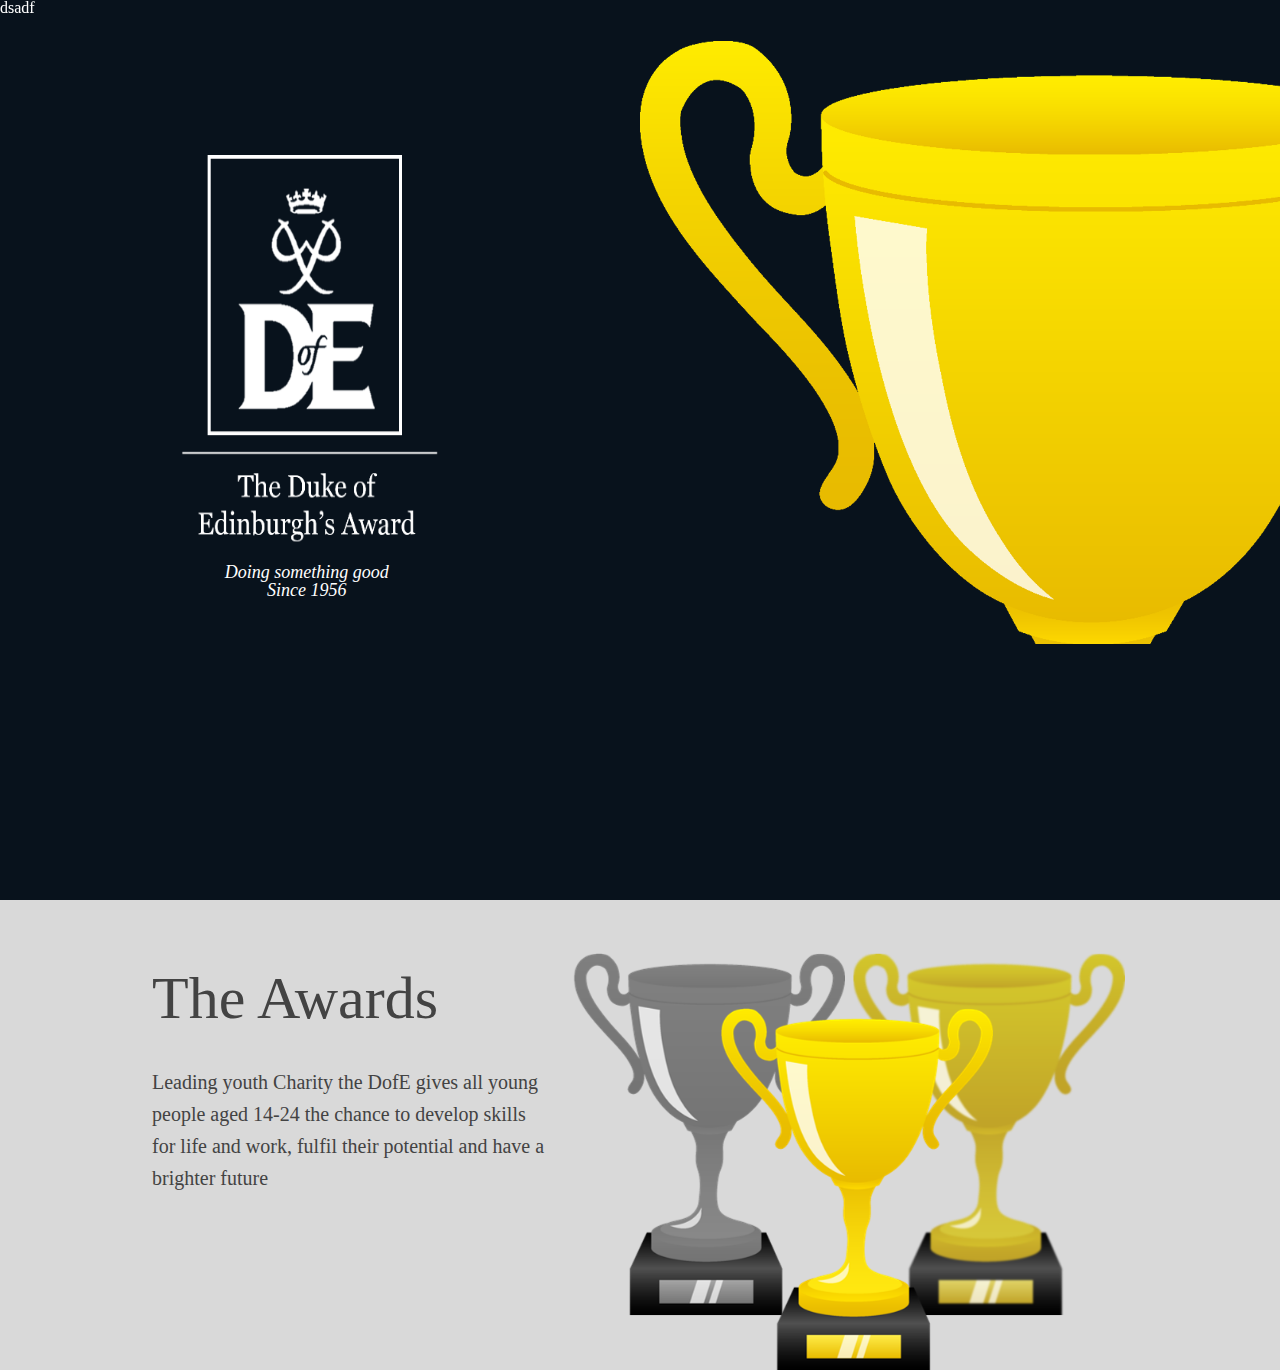
==== index.html @ 16126007 "Edit: navbar" ====
<html>
    <head>
        <meta http-equiv="Content-Type" content="text/html; charset=utf-8" />
        <title>Duke of Edinburgh</title>
        <link rel="stylesheet" href="/stylesheets/style.css">
        <link rel="stylesheet" href="/stylesheets/index.css">
        <!-- from laurenz -->          
        <link rel="stylesheet" href="css/text-styles.css">	
        <link rel="stylesheet" href="css/foundation-icons.css">
        <link rel="stylesheet" type="text/css" href="css/interacts.css">

        <link rel="stylesheet" href="css/animate.min.css">
        <link rel="stylesheet" href="css/animate.css">
        <link rel="stylesheet" href="css/foundation.css"/>        
        <link rel="stylesheet" href="css/normalize.css">
        <link rel="stylesheet" href="css/alpha.css">
        <link rel="stylesheet" href="css/text-styles.css">
        <script src="/js/vendor/modernizr.js"></script>
    </head>
    
    <body>        
        <div class="navbar-main" style="
            position:fixed; background: #08121c; color: white;">
            <div class="row">
                dsadf
            </div>
        </div>
        <div id="landing">   
            <div id="hide-sub" class="row">
                <div class="large-12 columns wow fadeInUp">
                    <div id="trophy-sub">
                        <img src="assets/img/trophy-sub.png">                        
                    </div>
                </div>
            </div>
            <div class="row">                
                <div class="large-4 columns">                                            
                    <img class="logo wow fadeInRight" src="assets/img/dofe-logo.png">
                    <br>
                    <center>
                        <h5 style="color: white; font-family: serif; font-style: italic; line-height: 18px;">
                            Doing something good<br>
                            Since 1956
                        </h5>                        
                    </center>
                    
                                     
                </div>                
            </div>  
            <div id="hide">
                <img id="trophy" class="wow fadeInLeft" src="assets/img/trophy-side.png">                
            </div>
        </div>
        
        <div id="award">            
            <div class="row" style="padding-top: 50px;">
                <div class="large-5 columns" >
                    <p style="font-size: 60px;">
                        The Awards
                    </p>                        
                    <p style="font-family: serif;">
                        Leading youth Charity the DofE gives all young people aged 14-24
                        the chance to develop skills for life and work, fulfil their potential and have a brighter future
                    </p>
                </div>
                <div class="large-7 columns">
                    <div id="trophy-full">
                        <img src="assets/img/trophy-triple.png">
                    </div>                    
                </div>
                
            </div>  
            
        </div>
        
        <!-- do not go beyond this line -->
        <script src="js/vendor/jquery.js"></script>
	    <script src="js/foundation.min.js"></script>
        
        <script src="js/wow.min.js"></script>
        
        
	    <script>
	      $(document).foundation();
	    </script>
        <script>
         new WOW().init();
        </script>
    </body>
</html>
---- css/text-styles.css ----
h1{    
    font-family: Rockwell;
}

p{
    font-family: Segoe UI Light;
    font-size: 20px;
}
.blur {
   
   text-shadow: 0 0 5px rgba(0,0,0,0.5);    
}


.light-text {
    color: rgb(217, 217, 217);
}

.font-40 {
    font-size: 40px;
}

.font-50 {
    font-size: 50px;
}

.font-60 {
    font-size: 60px;
}

.font-70 {
    font-size: 70px;
}

.font-80 {
    font-size: 80px;
}


.no-top {

    margin-top: 0px;
    padding-top: 0px;
}

#spoil {
    text-shadow: 0 0 20px #fff;
    color: rgba(255,255,255,0);
    transition: text-shadow 0.3s;
}

#spoil:hover {
    text-shadow: 0 0 0px #fff; color: rgba(255,255,255,0);
}

#spoil:focus {
    text-shadow: 0 0 0px #fff; color: rgba(255,255,255,0);
}


.tribe-titles {
    color: white;
    font-size: 30px;
    text-align: center;
}

.tribe-desc {
    color: white;
    text-align: center;
    font-family: Segoe UI;
    font-size: 18px;
}

#apps-name {
    font-size: 80px;
}
---- css/alpha.css ----
body{ 
    background: rgb(217,217,217); 
    color: rgb(67,67,67);  
    font-family: Rockwell;
}

h1{
    font-family: serif;
}
.nameplate {    
    color: rgb(67,67,67);
    font-family: Rockwell;
    font-size: 20px;
    padding-top: 40px;
}

#20 {
    height: 200px;
}

#number {   
    height: 410px;
    transition: height 0.5s;
}

#nametol {
}



#education {
    background: rgb(67,67,67);
    color: rgb(217, 217, 217);
    height: 100%;
    width: 100%;
    margin-top: 20%;
    padding-bottom: 10%;
    padding-top: 50px;
}

#whodat {
    font-size: 90px;
    margin-bottom: 100px;
    transition: font-size 0.5s;
}


#laurenzbanner {
    padding: 0px;
    height: 100%;
}

.no-bottom {
    padding-bottom: 0px;
    margin-bottom: 0px;
}

#laurenzimg {
    height: 100%;
    width: 100%;
    transition: height 1s, width 1s;
}

@media (min-width: 200px) and (max-width: 1000px)
{
    #number
	{
		height: 300px;        
	}
	#whodat
	{
		font-size: 50px;
	}
    
    #laurenzimg {
        height: 80%;
        width: 80%;
        padding-left: 20%;
    }
}


@media (min-width: 1000px) and max-width: 1366px)
{
    #number
    {
        height: 400px;
    }
}
#tribes {
    background: rgb(28, 119, 119);
    height: 100%;
    padding-top: 50px;
    padding-bottom: 50px;
}

#tribe {
    color: white;
    font-size: 90px;
    margin-bottom: 100px;
    transition: font-size 0.5s;
}

#fakeNavBar {
    width: 100%;
    height: 40px;
    background: rgb(67,67,67);
    color: white;
    padding-top: 10px;
    margin-bottom: 0px;
}

#apps {
    background: rgb(237, 109, 109);
    color: white;
    height: 100%;
    padding-top: 50px;
    width: 100%;
    
    
}

#apps-title {
    font-size: 90px;
    padding-bottom: 50px;
}

#circa-screens {
    height: 80%;
    width: 80%;    
}

#apps-desc {
    font-size: 20px;
}

#metrolasalle-screens {
    height: 50%;
    width: 50%;
}

#apps-mobile {
    background: rgb(237, 109, 109);
    color: white;
    height: 100%;
    padding-top: 50px;
    padding-bottom: 100px;
    width: 100%;
    
}

#apps-web {
    background: rgb(109, 168, 237);
    color: white;
    height: 100%;
    padding-top: 50px;
    padding-bottom: 100px;
    width: 100%;
    
}

#train-screens {
    height: 100%;
    width: 100%;
}

#posters {
    background: rgb(255, 186, 0);
    width: 100%;
    padding-top: 50px;
    padding-bottom: 100px;
}

#posters-name {
    font-size: 70px;
    line-height: 50px;
}

#competitions {
    height: 100%;
    width: 100%;
    padding-top: 50px;
    padding-bottom: 100px;
    
}

#landing {
    width: 100%;
    height: 100%;
    background: #08121c;
}

.logo {
    margin-top: 50%;
    height: 45%;    
}

#imaginary-nav {
    color: white;
    font-family: serif;
    padding-top: top: 15%;    
    
}

#backround {
    position: absolute;
    left: 0;
    top: 0;
    width: 100%;
    
    image-resolution: snap;
    -webkit-filter: blur(5.8px);
    -moz-filter: blur(5px);
    -o-filter: blur(5px);
    -ms-filter: blur(5px);
}





#logo {
    background-image: url(/assets/img/dofe-logo.png);
    height: 100%;
    
    background-repeat: no-repeat;
    
}

#trophy-sub {
    margin-top: 5%;
    height: 30%;
}

#trophy {
    position: absolute;
    right: 0px;
    top: 3%;
    width: 50%;
    visibility: visible;
}

.visibility{
    visibility: visible;
    border
}

@media (min-width: 1150px)
{
    #hide-sub{
        visibility: collapse;
        display: none;
    }
    
    #trophy-sub{
        visibility: hidden;
    }
    
    .visibility{
        visibility: hidden;
    }
}

@media (max-width: 1150px)
{
    
    #hide{
        
        visibility: hidden;
        height: 0%;
        width: 0%;
    }
    
    #trophy{
        visibility: collapse;
        display: none;
    }
        
    .trophy{
        position: absolute;
        right: 0px;
        top: 5%;
        height: 120%;    
        visibility: visible;
    }
    
    .logo{
        visibility: collapse;
        display: none;
}
    
#award {    
    background: rgb(27,27,27);
    color: white;
    height: 100%;
    width: 100%;        
}

#trophy-full {
    margin-top: 20px;    
}

#navbar-main {
    color: white;
}

.navbar-main {
    position: fixed;
    height: 70px;
    width: 100%;
    left: 0px;
    top: 0px;
    background: #08121c;
    color: white;
}
---- css/text-styles.css ----
h1{    
    font-family: Rockwell;
}

p{
    font-family: Segoe UI Light;
    font-size: 20px;
}
.blur {
   
   text-shadow: 0 0 5px rgba(0,0,0,0.5);    
}


.light-text {
    color: rgb(217, 217, 217);
}

.font-40 {
    font-size: 40px;
}

.font-50 {
    font-size: 50px;
}

.font-60 {
    font-size: 60px;
}

.font-70 {
    font-size: 70px;
}

.font-80 {
    font-size: 80px;
}


.no-top {

    margin-top: 0px;
    padding-top: 0px;
}

#spoil {
    text-shadow: 0 0 20px #fff;
    color: rgba(255,255,255,0);
    transition: text-shadow 0.3s;
}

#spoil:hover {
    text-shadow: 0 0 0px #fff; color: rgba(255,255,255,0);
}

#spoil:focus {
    text-shadow: 0 0 0px #fff; color: rgba(255,255,255,0);
}


.tribe-titles {
    color: white;
    font-size: 30px;
    text-align: center;
}

.tribe-desc {
    color: white;
    text-align: center;
    font-family: Segoe UI;
    font-size: 18px;
}

#apps-name {
    font-size: 80px;
}
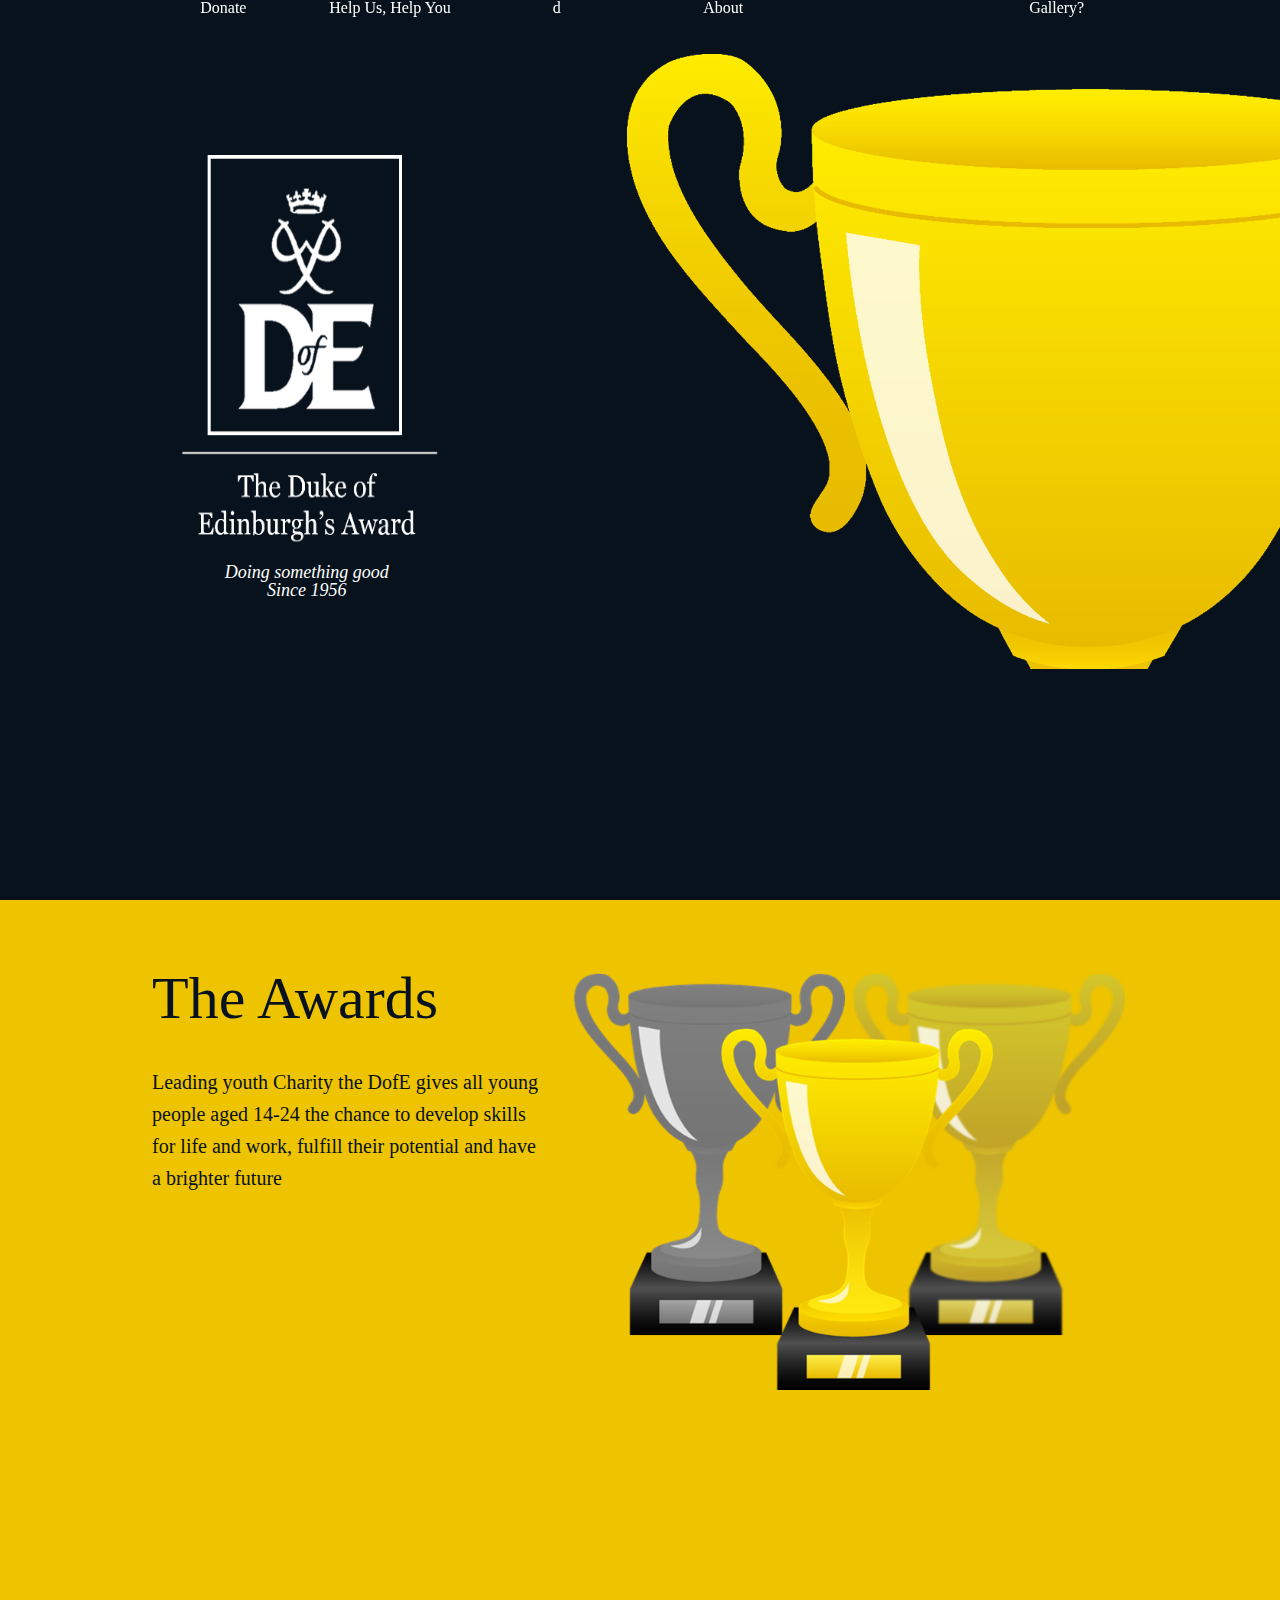
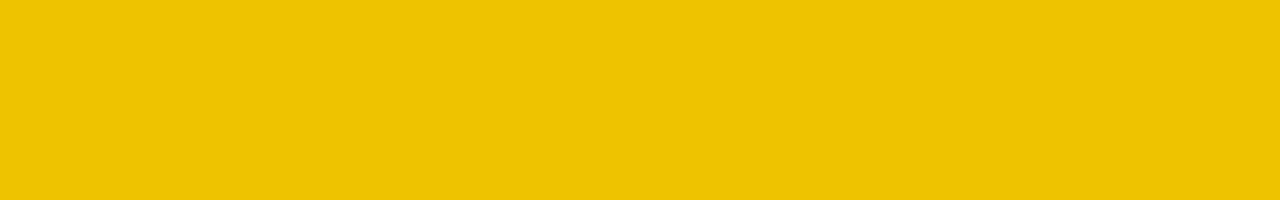
==== commit a789b059: "Add: Assets Images" ====
--- a/index.html
+++ b/index.html
@@ -19,10 +19,25 @@
     </head>
     
     <body>        
-        <div class="navbar-main" style="
-            position:fixed; background: #08121c; color: white;">
-            <div class="row">
-                dsadf
+        <div class="fixed">
+            <div class="row white">
+                <center>
+                    <div class="large-2 columns" style="color:white;">
+                        Donate
+                    </div>
+                    <div class="large-2 columns" style="color:white;">
+                        Help Us, Help You
+                    </div>
+                    <div class="large-2 columns" style="color:white;">
+                        d
+                    </div>
+                    <div class="large-2 columns" style="color:white;">
+                        About
+                    </div>
+                    <div class="large-2 columns" style="color:white;">
+                        Gallery?
+                    </div>
+                </center>
             </div>
         </div>
         <div id="landing">   
@@ -53,17 +68,17 @@
         </div>
         
         <div id="award">            
-            <div class="row" style="padding-top: 50px;">
-                <div class="large-5 columns" >
+            <div class="row" style="padding-top: 50px; color: #08121c">
+                <div class="large-5 columns wow fadeInLeft" >
                     <p style="font-size: 60px;">
                         The Awards
                     </p>                        
-                    <p style="font-family: serif;">
+                    <p >
                         Leading youth Charity the DofE gives all young people aged 14-24
-                        the chance to develop skills for life and work, fulfil their potential and have a brighter future
+                        the chance to develop skills for life and work, fulfill their potential and have a brighter future
                     </p>
                 </div>
-                <div class="large-7 columns">
+                <div class="large-7 columns wow fadeInRight">
                     <div id="trophy-full">
                         <img src="assets/img/trophy-triple.png">
                     </div>                    
--- a/css/alpha.css
+++ b/css/alpha.css
@@ -237,7 +237,7 @@
     position: absolute;
     right: 0px;
     top: 3%;
-    width: 50%;
+    width: 51%;
     visibility: visible;
 }
 
@@ -288,10 +288,12 @@
     .logo{
         visibility: collapse;
         display: none;
+    }
+        
 }
     
 #award {    
-    background: rgb(27,27,27);
+    background: rgb(238, 195, 0);
     color: white;
     height: 100%;
     width: 100%;        
@@ -316,3 +318,7 @@
 }
 
 
+
+.white {
+    color: white;
+}
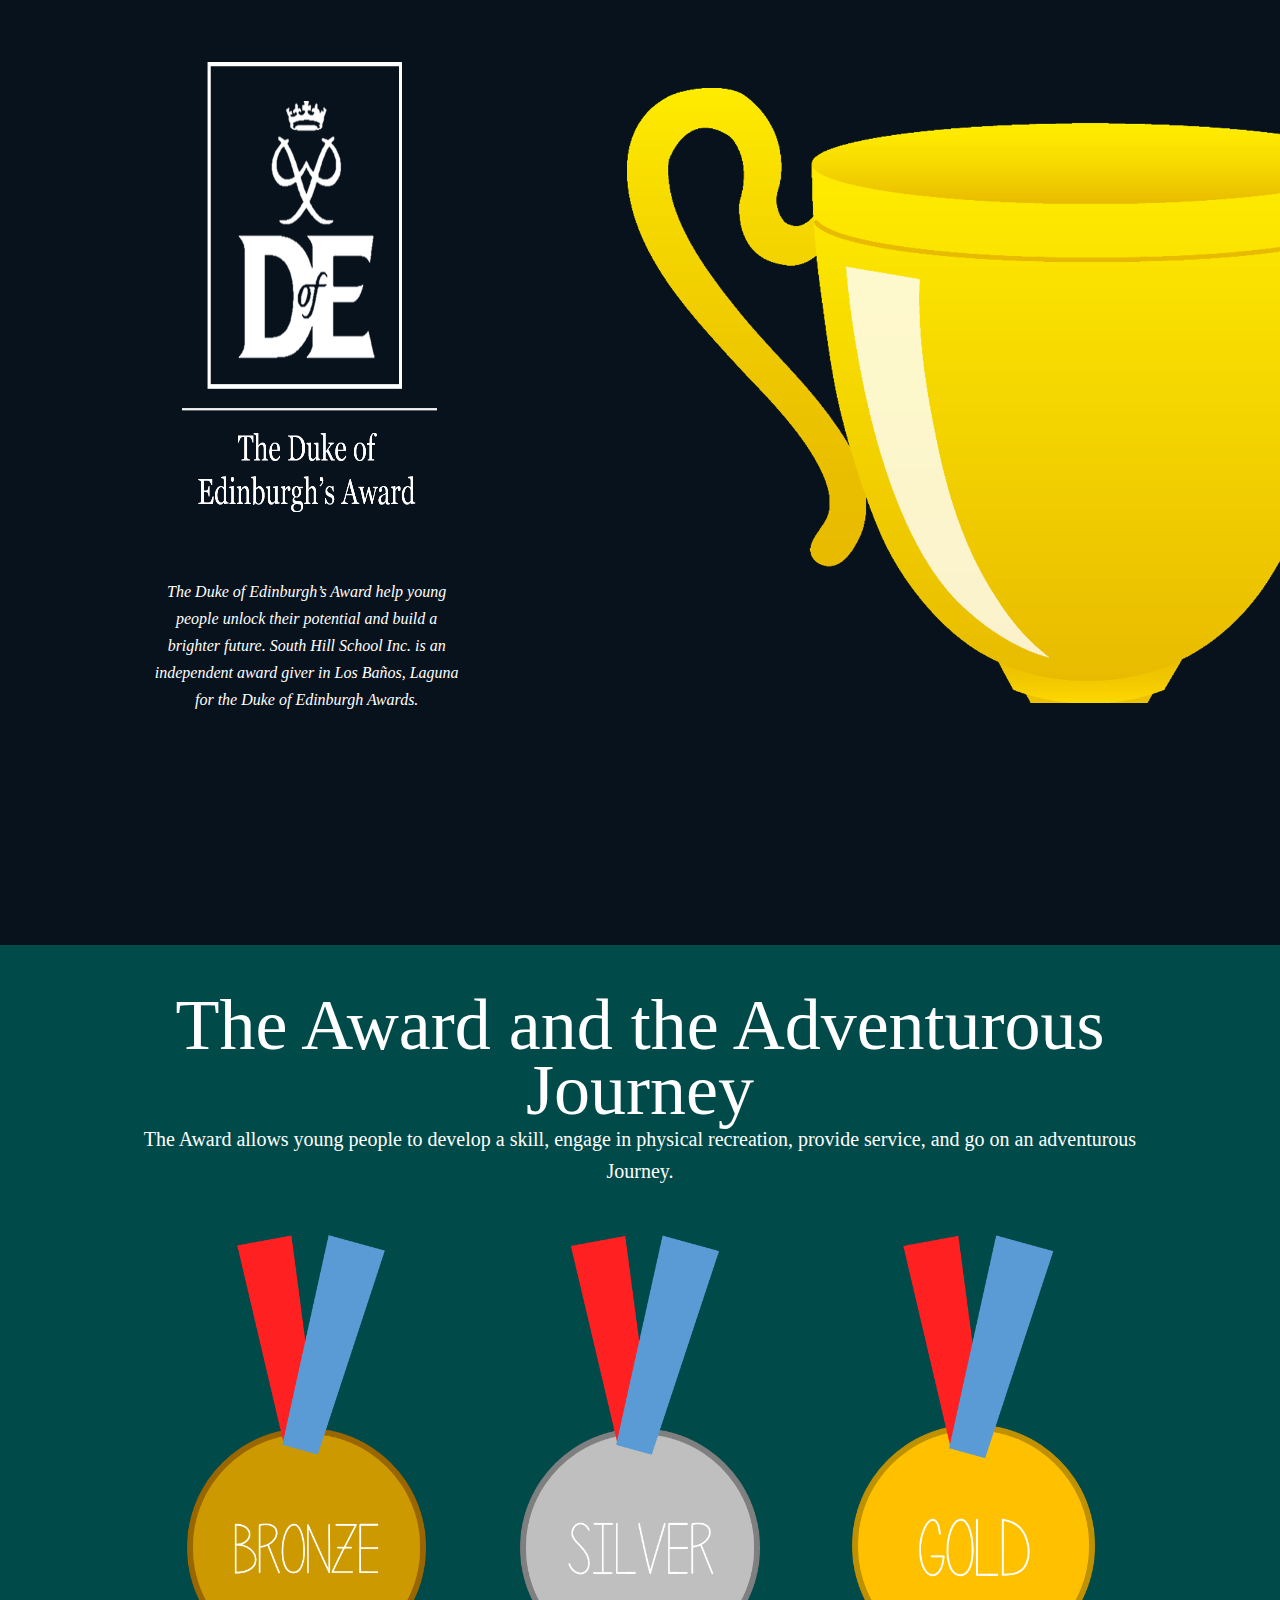
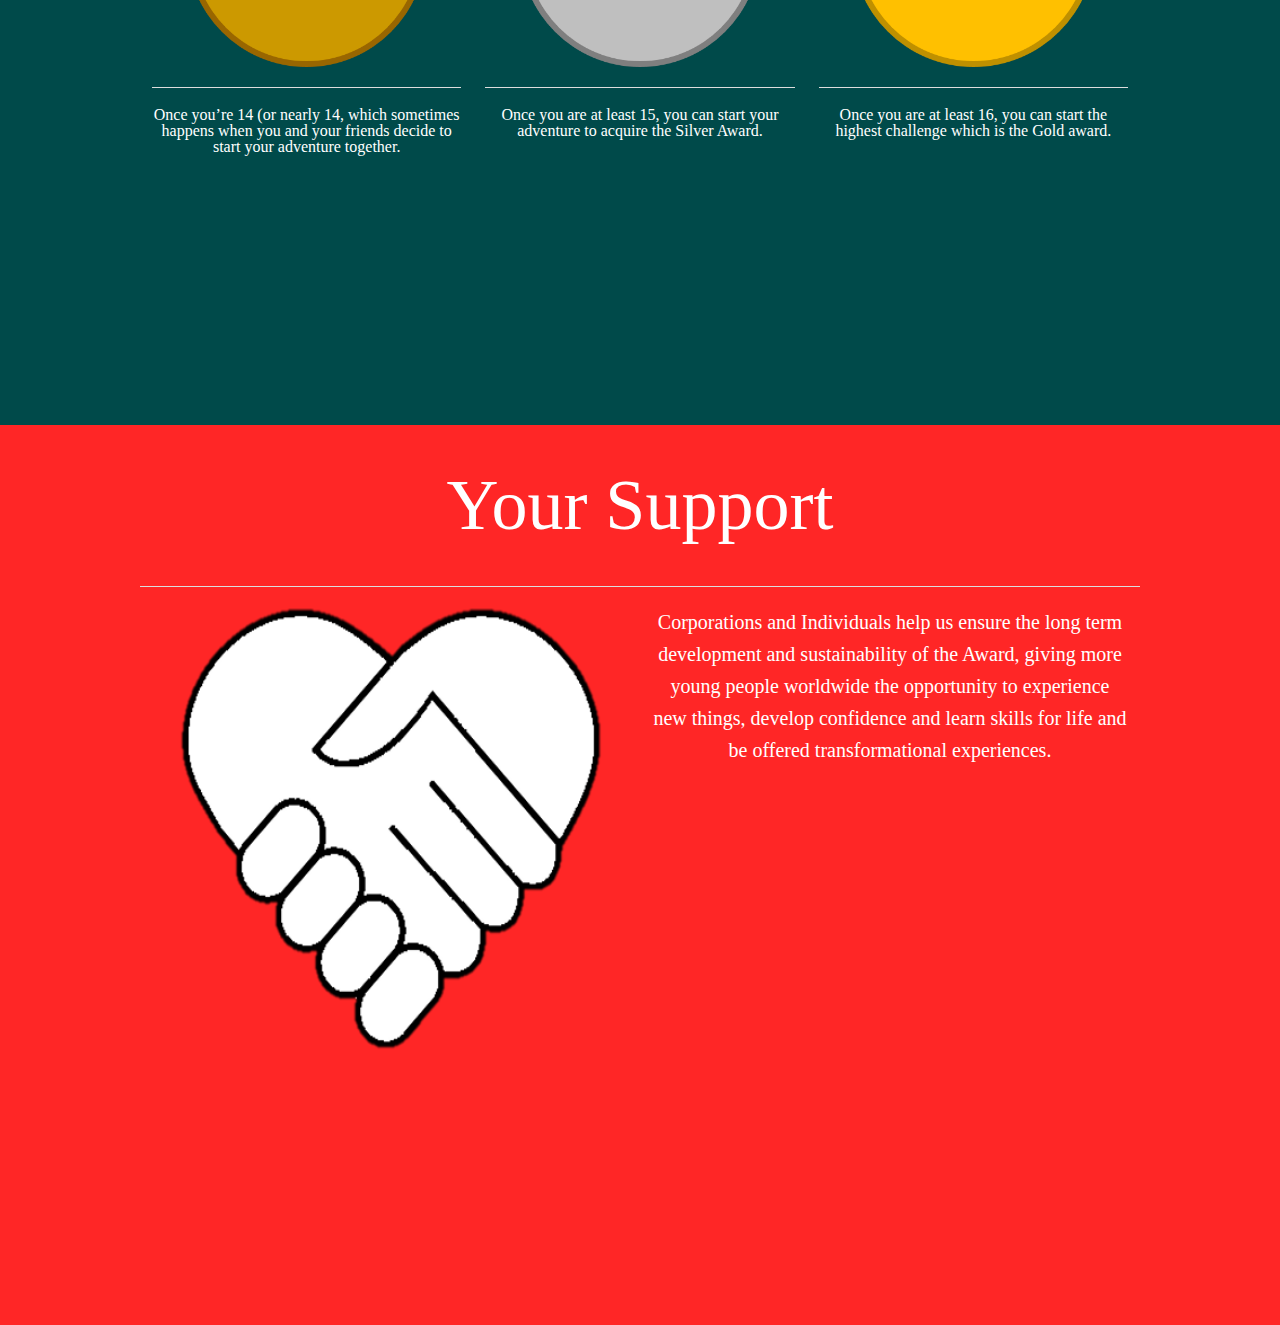
==== commit 4b5de355: "Edit: index.html may donations part" ====
--- a/index.html
+++ b/index.html
@@ -1,7 +1,7 @@
 <html>
     <head>
         <meta http-equiv="Content-Type" content="text/html; charset=utf-8" />
-        <title>Duke of Edinburgh</title>
+        <title>Duke of Edinburgh Award | Home</title>
         <link rel="stylesheet" href="/stylesheets/style.css">
         <link rel="stylesheet" href="/stylesheets/index.css">
         <!-- from laurenz -->          
@@ -19,27 +19,7 @@
     </head>
     
     <body>        
-        <div class="fixed">
-            <div class="row white">
-                <center>
-                    <div class="large-2 columns" style="color:white;">
-                        Donate
-                    </div>
-                    <div class="large-2 columns" style="color:white;">
-                        Help Us, Help You
-                    </div>
-                    <div class="large-2 columns" style="color:white;">
-                        d
-                    </div>
-                    <div class="large-2 columns" style="color:white;">
-                        About
-                    </div>
-                    <div class="large-2 columns" style="color:white;">
-                        Gallery?
-                    </div>
-                </center>
-            </div>
-        </div>
+        
         <div id="landing">   
             <div id="hide-sub" class="row">
                 <div class="large-12 columns wow fadeInUp">
@@ -53,41 +33,88 @@
                     <img class="logo wow fadeInRight" src="assets/img/dofe-logo.png">
                     <br>
                     <center>
-                        <h5 style="color: white; font-family: serif; font-style: italic; line-height: 18px;">
-                            Doing something good<br>
-                            Since 1956
-                        </h5>                        
-                    </center>
-                    
-                                     
+                    <h5 id="trophy-motto" class="wow fadeInUp">
+                        The Duke of Edinburgh’s Award help young people unlock their 
+                        potential and build a brighter future. South Hill School Inc. 
+                        is an independent award giver in Los Baños, Laguna for the Duke of Edinburgh Awards.
+                    </h5>                        
+                </center>
                 </div>                
             </div>  
             <div id="hide">
-                <img id="trophy" class="wow fadeInLeft" src="assets/img/trophy-side.png">                
+                <img id="trophy" class="wow fadeInLeft" src="assets/img/trophy-side.png">
+                
             </div>
         </div>
         
         <div id="award">            
-            <div class="row" style="padding-top: 50px; color: #08121c">
-                <div class="large-5 columns wow fadeInLeft" >
-                    <p style="font-size: 60px;">
-                        The Awards
-                    </p>                        
-                    <p >
-                        Leading youth Charity the DofE gives all young people aged 14-24
-                        the chance to develop skills for life and work, fulfill their potential and have a brighter future
-                    </p>
-                </div>
-                <div class="large-7 columns wow fadeInRight">
-                    <div id="trophy-full">
-                        <img src="assets/img/trophy-triple.png">
-                    </div>                    
-                </div>
-                
+            <div class="row">
+                <center>
+                    <h1 class="section-title wow fadeInUp">
+                       The Award and the Adventurous Journey
+                        <p>
+                            The Award allows young people to develop a skill,
+                            engage in physical recreation, provide service, and go on an adventurous Journey.                            
+                        </p>
+                    </h1>
+                    
+                    <div class="large-4 columns back-teal low-20">
+                        <img class="medal wow flipInX" src="assets/img/medal-bronze.png">
+                        <div class="row">
+                            <div class="large-12 columns wow fadeInUp">
+                                <hr>
+                                Once you’re 14 (or nearly 14, which sometimes happens when you and your 
+                                friends decide to start your adventure together.
+                            </div>
+                        </div>
+                    </div>
+                    <div class="large-4 columns back-teal low-20">
+                        <img class="medal wow flipInX" class="medal wow flipInX" src="assets/img/medal-silver.png">
+                        <div class="row">
+                            <div class="large-12 columns wow fadeInUp">
+                                <hr>
+                                Once you are at least 15, you can start your adventure to acquire the Silver Award.
+                            </div>
+                        </div>
+                    </div>
+                    <div class="large-4 columns back-teal low-20">
+                        <img class="medal wow flipInX" src="assets/img/medal-gold.png">
+                        <div class="row">
+                            <div class="large-12 columns wow fadeInUp">
+                                <hr>
+                                Once you are at least 16, you can start the highest challenge which is the
+                                Gold award.
+                            </div>
+                        </div>
+                    </div>
+                </center>
+
             </div>  
             
         </div>
         
+        <div id="donate">
+            <div class="row back-red">
+                <center>
+                    <h1 class="section-title back-red wow fadeInUp">
+                       Your Support                        
+                    </h1>                    
+                    <hr>
+                
+                    <div class="large-6 columns wow fadeInLeft">
+                        <img src="assets/img/handshake.png" style="height: 50%;">
+                    </div>
+                    <div class="large-6 columns white wow fadeInRight">
+
+                        <p>
+                            Corporations and Individuals help us ensure the long term development and sustainability of the Award, 
+                            giving more young people worldwide the opportunity to experience new things,
+                            develop confidence and learn skills for life and be offered transformational experiences.                            
+                        </p>    
+                    </div>
+                </center>
+            </div>
+        </div>
         <!-- do not go beyond this line -->
         <script src="js/vendor/jquery.js"></script>
 	    <script src="js/foundation.min.js"></script>
--- a/css/alpha.css
+++ b/css/alpha.css
@@ -187,13 +187,13 @@
 
 #landing {
     width: 100%;
-    height: 100%;
+    height: 105%;
     background: #08121c;
 }
 
 .logo {
-    margin-top: 50%;
-    height: 45%;    
+    margin-top: 20%;
+    height: 50%;        
 }
 
 #imaginary-nav {
@@ -230,7 +230,7 @@
 
 #trophy-sub {
     margin-top: 5%;
-    height: 30%;
+    height: 30%;    
 }
 
 #trophy {
@@ -293,10 +293,11 @@
 }
     
 #award {    
-    background: rgb(238, 195, 0);
-    color: white;
-    height: 100%;
-    width: 100%;        
+    background: #004a4a;        
+    color: white;
+    height: 120%;
+    width: 100%;    
+    
 }
 
 #trophy-full {
@@ -305,6 +306,9 @@
 
 #navbar-main {
     color: white;
+    background: #08121c;
+    height: 40px;
+    line-height: 40px;
 }
 
 .navbar-main {
@@ -322,3 +326,39 @@
 .white {
     color: white;
 }
+
+#trophy-motto {    
+    color: white;
+    font-family: serif; 
+    font-size: 16px;
+    font-style: italic;
+    line-height: 27px;
+    padding-top: 40px;
+}
+
+.back-teal {
+    background: #004a4a;
+}
+
+.low-20 {
+    padding-bottom: 20px;
+}
+
+.medal {
+    height: 40%;
+}
+
+.section-title {
+    font-size: 72px;     
+    color: white;
+    line-height: 65px;
+}
+
+#donate {
+    height: 100%;
+    background: #ff2626;
+}
+
+.back-red {
+    background: #ff2626
+}
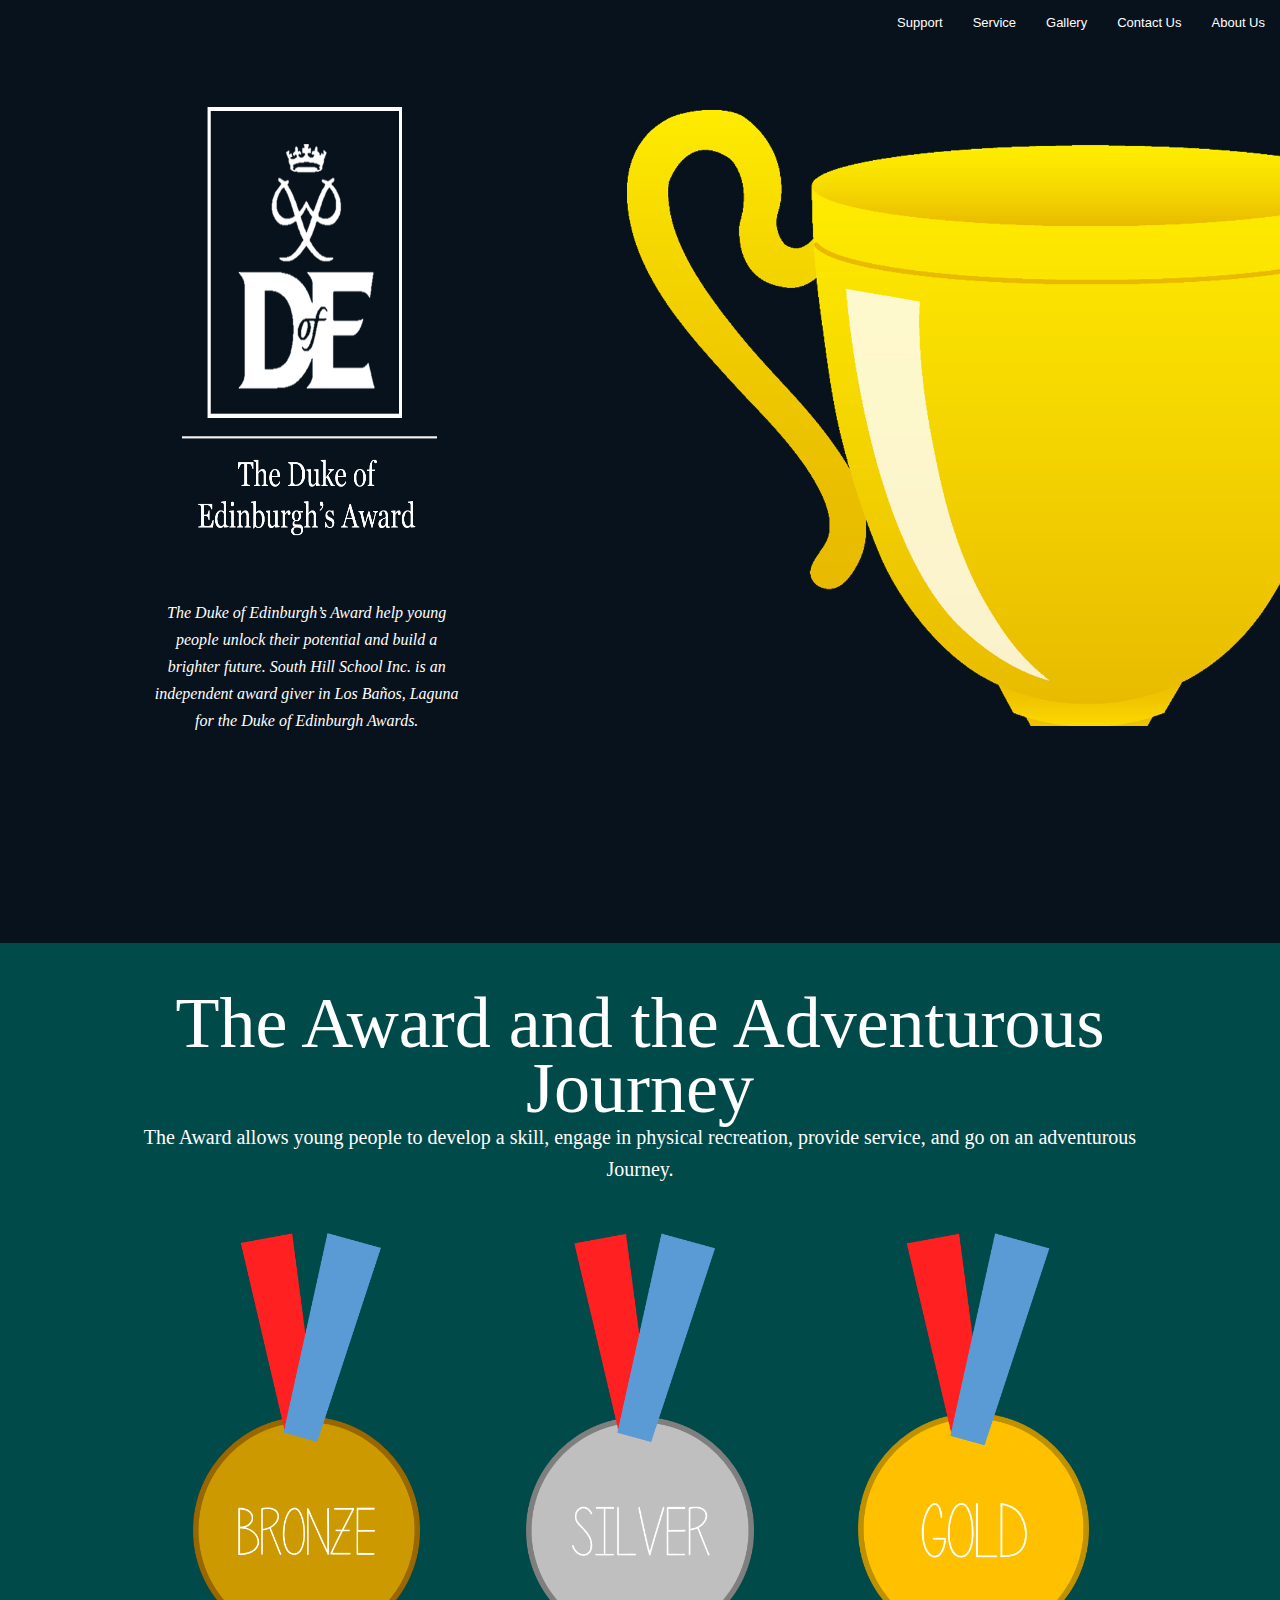
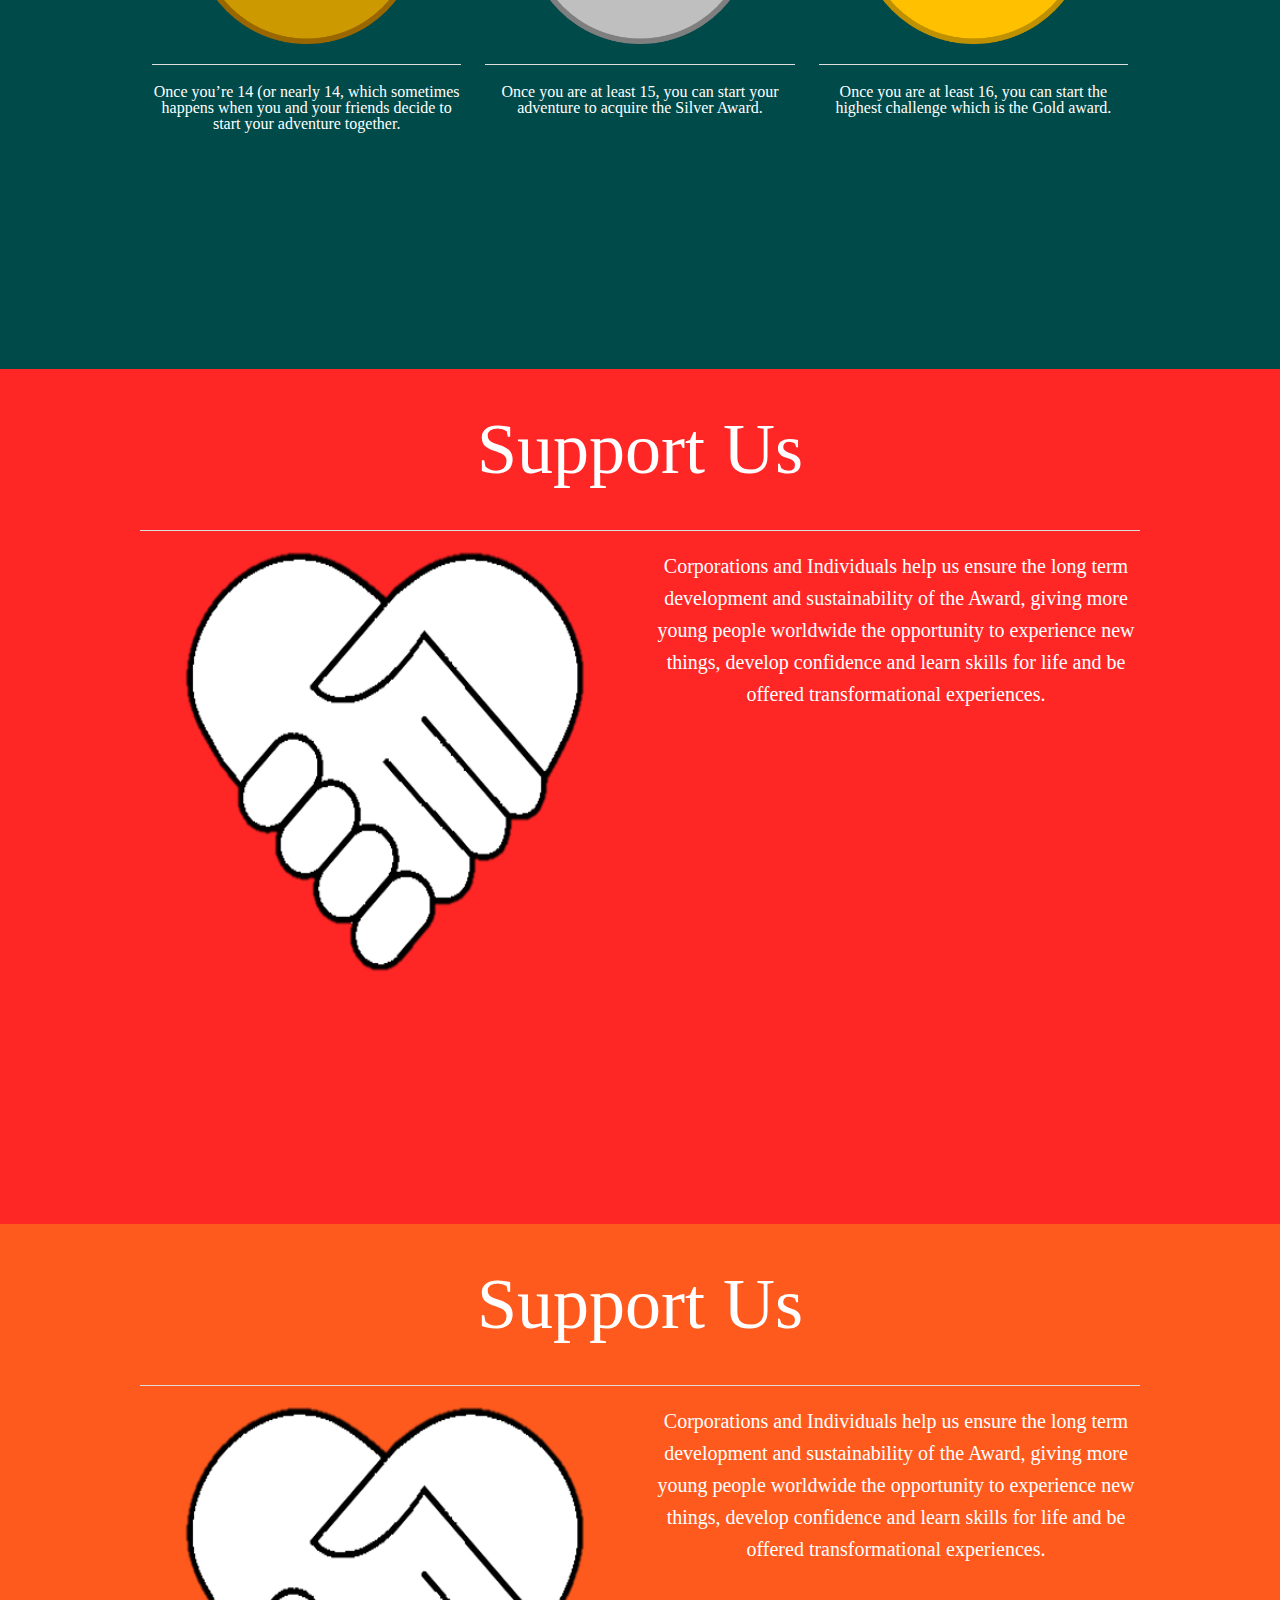
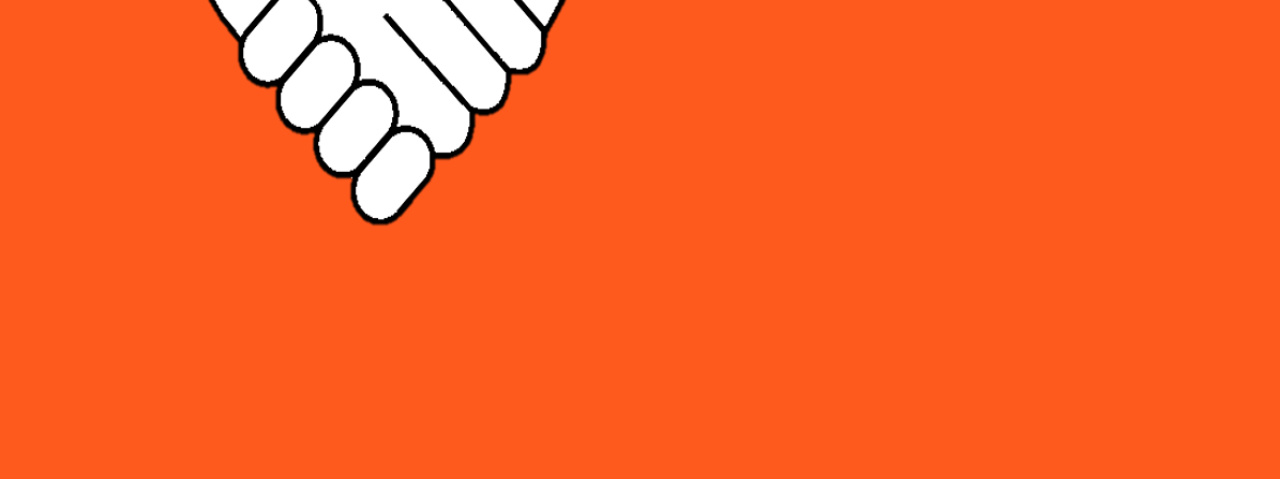
==== commit a43d2278: "Edit: index.html update" ====
--- a/index.html
+++ b/index.html
@@ -18,8 +18,64 @@
         <script src="/js/vendor/modernizr.js"></script>
     </head>
     
-    <body>        
-        
+    <body>
+        <div class="fixed">
+            <nav class="top-bar white" style="background: #08121c;" data-topbar>
+                <center>
+                    <ul class="title-area">
+                        <center>
+                            <li class="name">                                
+                                <!-- empty -->
+                            </li>
+                        </center>
+                    </ul>
+                    
+                    <section class="top-bar-section">
+                    <!-- Right Nav Section -->
+                    <ul class="right back-red">
+                        <li><a href="#" style="background:#08121c;">Support</a></li>
+                        <li><a href="#" style="background:#08121c;">Service</a></li>
+                        <li><a href="#" style="background:#08121c;">Gallery</a></li>
+                        <li><a href="#" style="background:#08121c;">Contact Us</a></li>
+                        <li><a href="#" style="background:#08121c;">About Us</a></li>                        
+                    </ul>                    
+                  </section>
+                </center>
+            </nav>
+        </div>
+        <!--
+        <div id="portanav" class="fixed">
+            <center>
+                <div class="row white">
+                    <div class="large-2 columns">
+                        .
+                    </div>
+                    <div class="large-8 columns">
+                        <div class="row">
+                            <div class="large-2 columns">
+                                Support
+                            </div>
+                            <div class="large-2 columns">
+                                Donate
+                            </div>
+                            <div class="large-3 columns">
+                                <img src="assets/img/dofe-logo-blue.png" style="height: 100%; width: 40%;">
+                            </div>
+                            <div class="large-3 columns">
+                                Gallery
+                            </div>
+                            <div class="large-2 columns">
+                                About Us
+                            </div>    
+                        </div>
+                    </div>
+                    <div class="large-2 columns">
+                        .
+                    </div>                    
+                </div>
+            </center>
+        </div>
+        -->
         <div id="landing">   
             <div id="hide-sub" class="row">
                 <div class="large-12 columns wow fadeInUp">
@@ -97,28 +153,57 @@
             <div class="row back-red">
                 <center>
                     <h1 class="section-title back-red wow fadeInUp">
-                       Your Support                        
+                       Support Us
                     </h1>                    
                     <hr>
-                
-                    <div class="large-6 columns wow fadeInLeft">
-                        <img src="assets/img/handshake.png" style="height: 50%;">
-                    </div>
-                    <div class="large-6 columns white wow fadeInRight">
-
-                        <p>
-                            Corporations and Individuals help us ensure the long term development and sustainability of the Award, 
-                            giving more young people worldwide the opportunity to experience new things,
-                            develop confidence and learn skills for life and be offered transformational experiences.                            
-                        </p>    
-                    </div>
-                </center>
-            </div>
-        </div>
+                    <div class="row">
+                        <div class="large-6 columns wow fadeInLeft">
+                            <img src="assets/img/handshake.png" style="height: 50%;">
+                        </div>
+                        <div class="large-6 columns white wow fadeInRight" style="padding-top: 5%;">
+
+                            <p>
+                                Corporations and Individuals help us ensure the long term development and sustainability of the Award, 
+                                giving more young people worldwide the opportunity to experience new things,
+                                develop confidence and learn skills for life and be offered transformational experiences.                            
+                            </p>    
+                        </div>
+                    </div>
+                    
+                </center>
+            </div>
+        </div>
+        
+        <div id="helpyou">
+            <div class="row back-orange">
+                <center>
+                    <h1 class="section-title back-orange wow fadeInUp">
+                       Support Us
+                    </h1>                    
+                    <hr>
+                    <div class="row">
+                        <div class="large-6 columns wow fadeInLeft">
+                            <img src="assets/img/handshake.png" style="height: 50%;">
+                        </div>
+                        <div class="large-6 columns white wow fadeInRight" style="padding-top: 5%;">
+
+                            <p>
+                                Corporations and Individuals help us ensure the long term development and sustainability of the Award, 
+                                giving more young people worldwide the opportunity to experience new things,
+                                develop confidence and learn skills for life and be offered transformational experiences.                            
+                            </p>    
+                        </div>
+                    </div>
+                    
+                </center>
+            </div>
+        </div>
+        
         <!-- do not go beyond this line -->
-        <script src="js/vendor/jquery.js"></script>
-	    <script src="js/foundation.min.js"></script>
-        
+        <script src="/js/vendor/jquery.js"></script>
+        <script src="/js/foundation/foundation.js"></script>
+	    <script src="/js/foundation.min.js"></script>
+        <script src="/js/foundation/foundation.topbar.js"></script>
         <script src="js/wow.min.js"></script>
         
         
--- a/css/alpha.css
+++ b/css/alpha.css
@@ -54,135 +54,6 @@
 .no-bottom {
     padding-bottom: 0px;
     margin-bottom: 0px;
-}
-
-#laurenzimg {
-    height: 100%;
-    width: 100%;
-    transition: height 1s, width 1s;
-}
-
-@media (min-width: 200px) and (max-width: 1000px)
-{
-    #number
-	{
-		height: 300px;        
-	}
-	#whodat
-	{
-		font-size: 50px;
-	}
-    
-    #laurenzimg {
-        height: 80%;
-        width: 80%;
-        padding-left: 20%;
-    }
-}
-
-
-@media (min-width: 1000px) and max-width: 1366px)
-{
-    #number
-    {
-        height: 400px;
-    }
-}
-#tribes {
-    background: rgb(28, 119, 119);
-    height: 100%;
-    padding-top: 50px;
-    padding-bottom: 50px;
-}
-
-#tribe {
-    color: white;
-    font-size: 90px;
-    margin-bottom: 100px;
-    transition: font-size 0.5s;
-}
-
-#fakeNavBar {
-    width: 100%;
-    height: 40px;
-    background: rgb(67,67,67);
-    color: white;
-    padding-top: 10px;
-    margin-bottom: 0px;
-}
-
-#apps {
-    background: rgb(237, 109, 109);
-    color: white;
-    height: 100%;
-    padding-top: 50px;
-    width: 100%;
-    
-    
-}
-
-#apps-title {
-    font-size: 90px;
-    padding-bottom: 50px;
-}
-
-#circa-screens {
-    height: 80%;
-    width: 80%;    
-}
-
-#apps-desc {
-    font-size: 20px;
-}
-
-#metrolasalle-screens {
-    height: 50%;
-    width: 50%;
-}
-
-#apps-mobile {
-    background: rgb(237, 109, 109);
-    color: white;
-    height: 100%;
-    padding-top: 50px;
-    padding-bottom: 100px;
-    width: 100%;
-    
-}
-
-#apps-web {
-    background: rgb(109, 168, 237);
-    color: white;
-    height: 100%;
-    padding-top: 50px;
-    padding-bottom: 100px;
-    width: 100%;
-    
-}
-
-#train-screens {
-    height: 100%;
-    width: 100%;
-}
-
-#posters {
-    background: rgb(255, 186, 0);
-    width: 100%;
-    padding-top: 50px;
-    padding-bottom: 100px;
-}
-
-#posters-name {
-    font-size: 70px;
-    line-height: 50px;
-}
-
-#competitions {
-    height: 100%;
-    width: 100%;
-    padding-top: 50px;
-    padding-bottom: 100px;
-    
 }
 
 #landing {
@@ -273,7 +144,7 @@
     }
     
     #trophy{
-        visibility: collapse;
+        visibility: hidden;
         display: none;
     }
         
@@ -289,6 +160,11 @@
         visibility: collapse;
         display: none;
     }
+    #trophy-motto{
+        visibility: hidden;
+        display: none;
+    }
+    
         
 }
     
@@ -356,9 +232,25 @@
 
 #donate {
     height: 100%;
+    width: 100%;
+    background: #ff2626;    
+}
+
+.back-red {
     background: #ff2626;
 }
 
-.back-red {
-    background: #ff2626
-}
+.navbar-content {
+    color: white;
+    line-height: 40px;
+}
+
+#helpyou {
+    height: 100%;
+    width: 100%;
+    background: #ff5a1e;    
+}
+
+.back-orange {
+    background: #ff5a1e;
+}
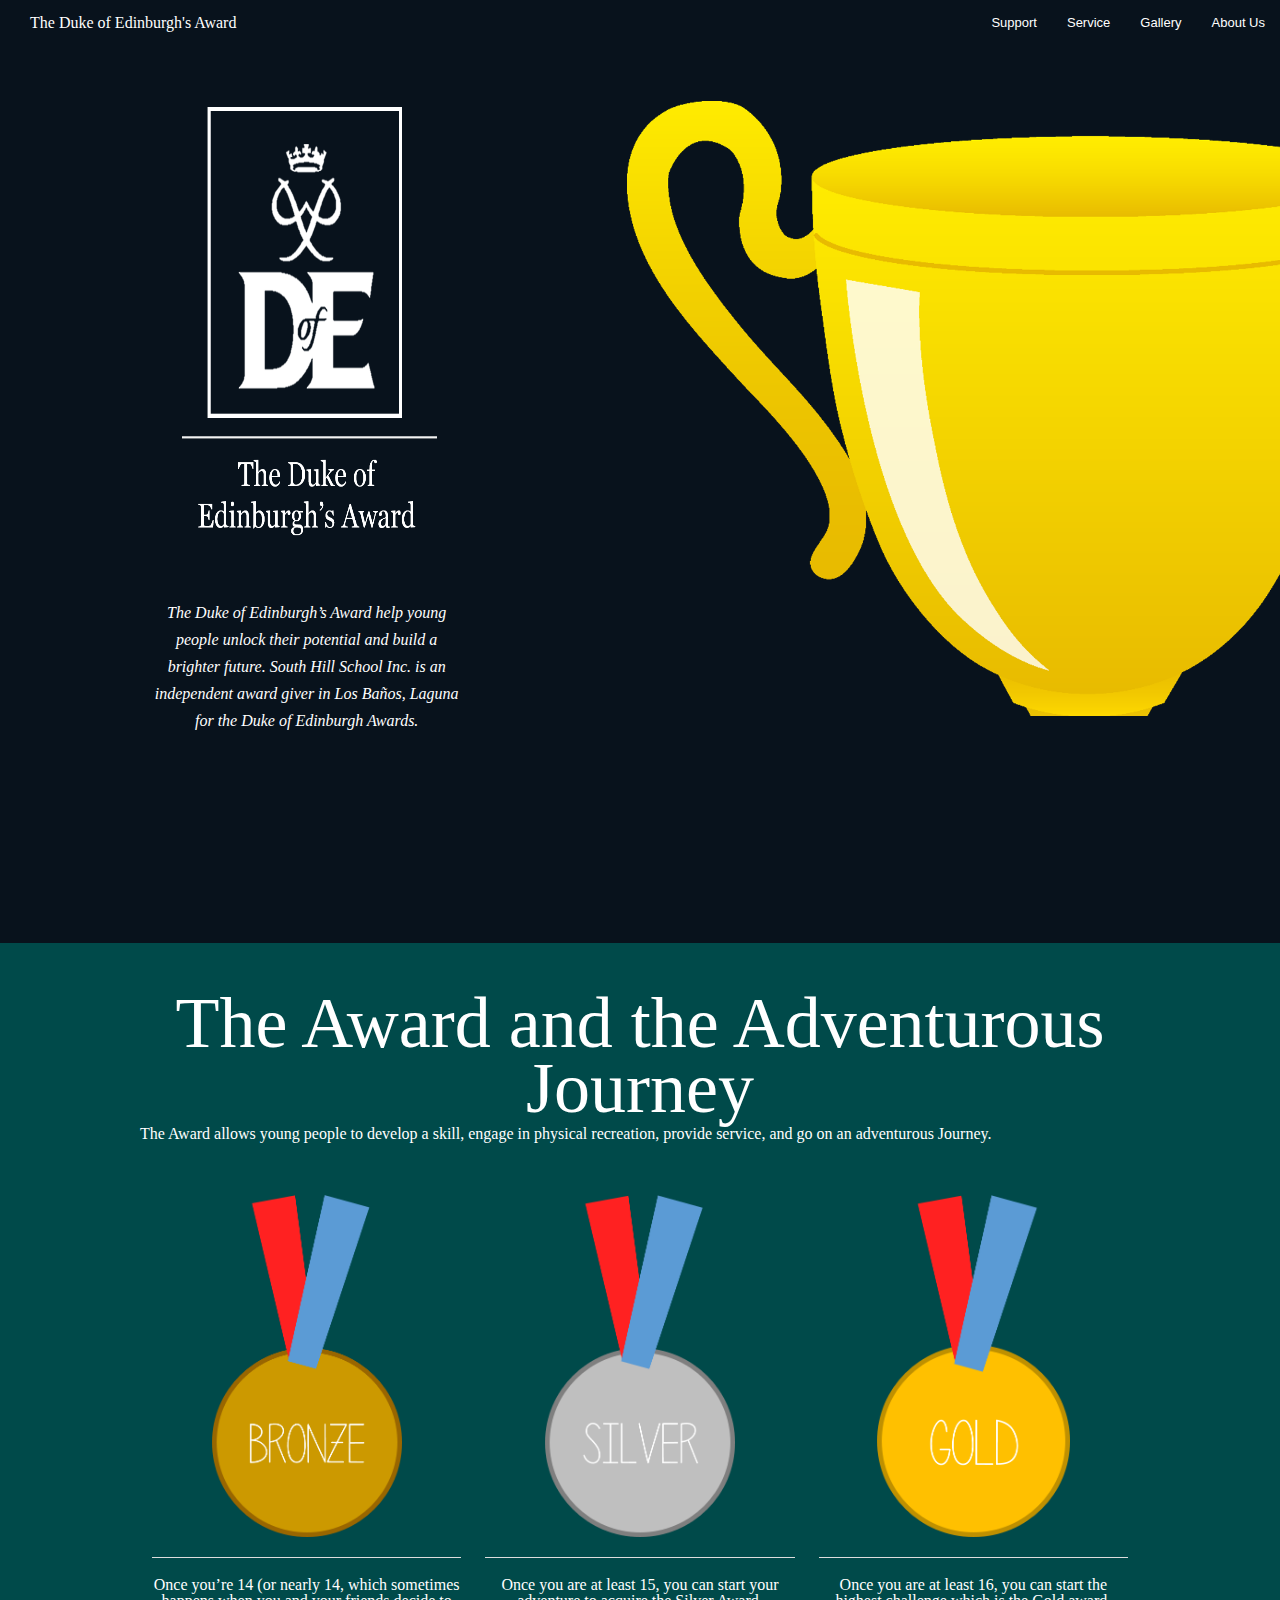
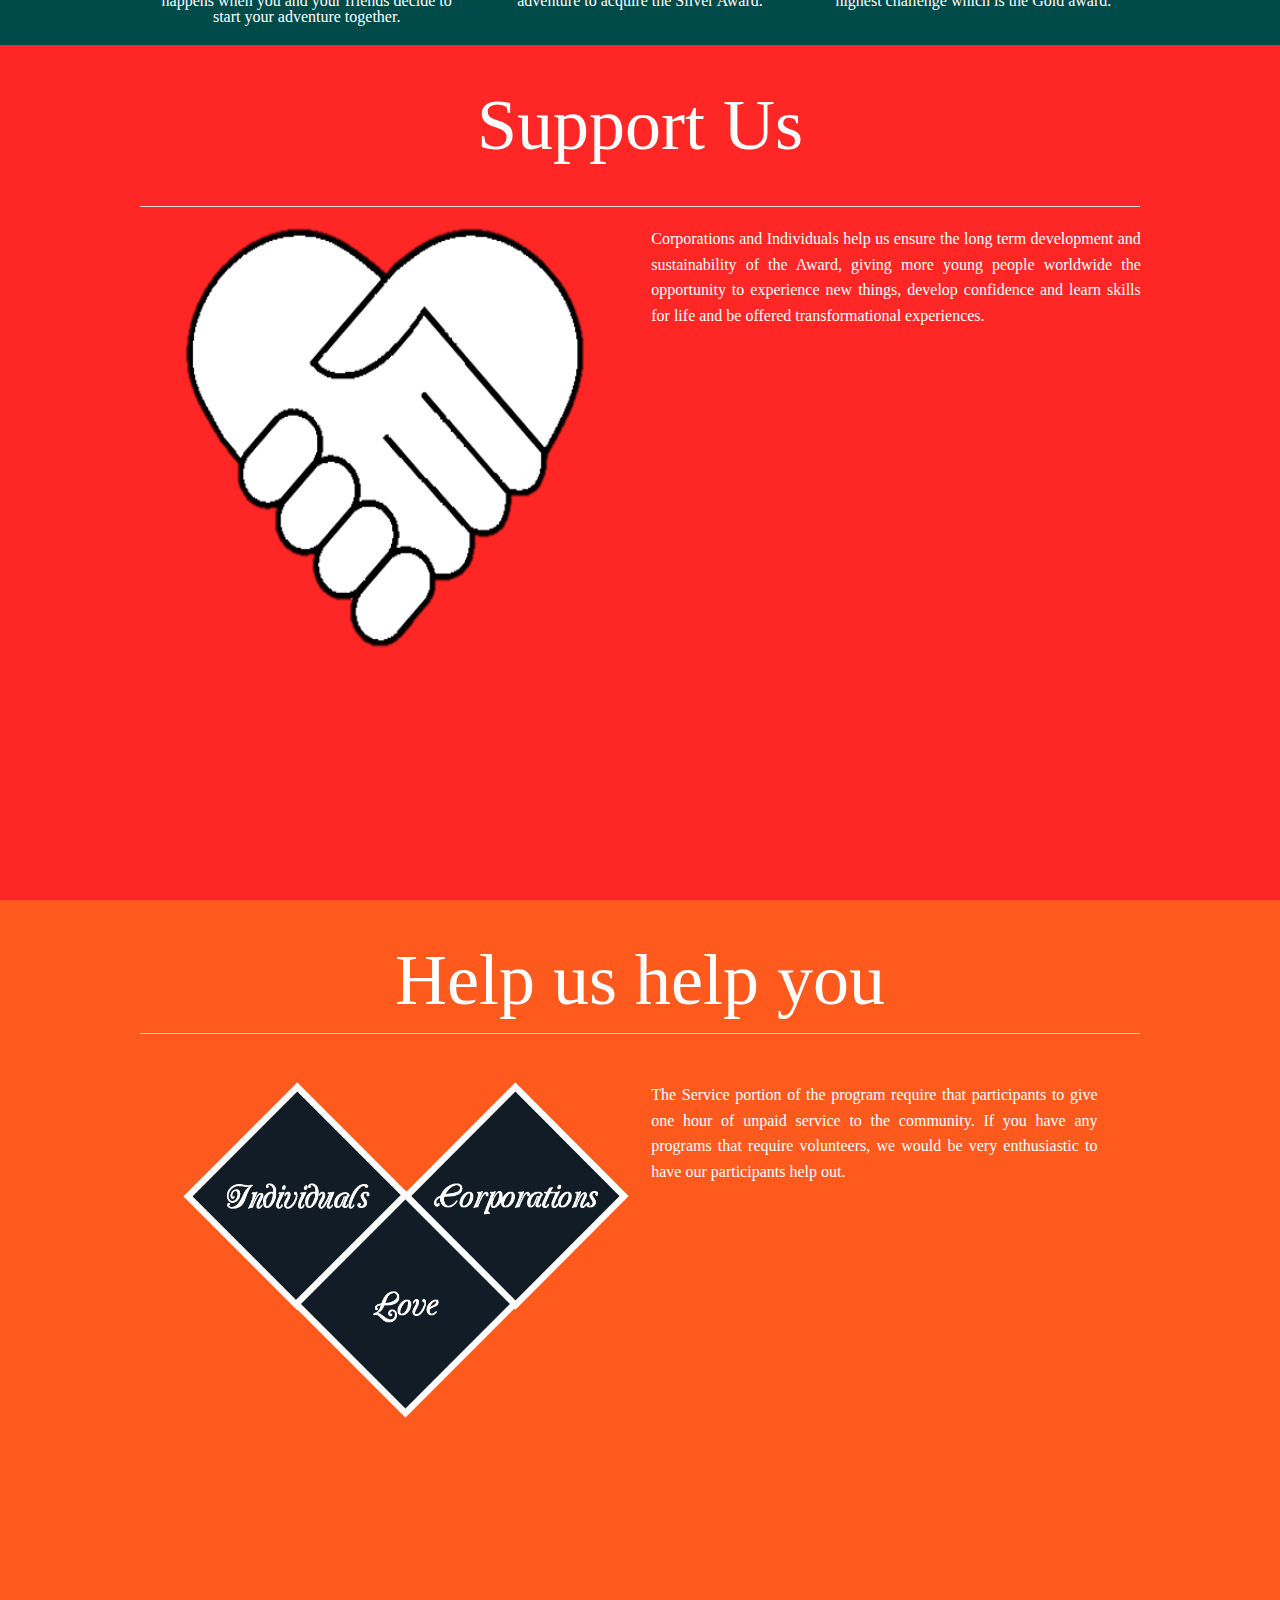
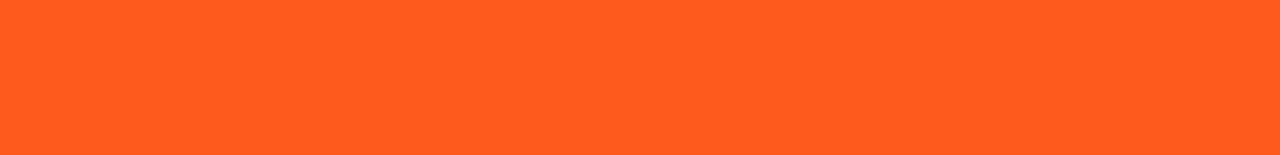
==== commit 2060d449: "Add: Final" ====
--- a/index.html
+++ b/index.html
@@ -15,33 +15,52 @@
         <link rel="stylesheet" href="css/normalize.css">
         <link rel="stylesheet" href="css/alpha.css">
         <link rel="stylesheet" href="css/text-styles.css">
+        <!--help.html styles-->
+		<link rel="stylesheet" href="css/help-css.css">
         <script src="/js/vendor/modernizr.js"></script>
     </head>
     
     <body>
-        <div class="fixed">
+        <div class="fixed" style="width:100%;">
             <nav class="top-bar white" style="background: #08121c;" data-topbar>
                 <center>
                     <ul class="title-area">
                         <center>
-                            <li class="name">                                
-                                <!-- empty -->
+                            <li class="name" style="padding-left: 30px; padding-top: 10px;">                                
+                                <a href="index.html" style="color: white;">The Duke of Edinburgh's Award</a>
                             </li>
                         </center>
                     </ul>
                     
                     <section class="top-bar-section">
                     <!-- Right Nav Section -->
-                    <ul class="right back-red">
-                        <li><a href="#" style="background:#08121c;">Support</a></li>
-                        <li><a href="#" style="background:#08121c;">Service</a></li>
-                        <li><a href="#" style="background:#08121c;">Gallery</a></li>
-                        <li><a href="#" style="background:#08121c;">Contact Us</a></li>
-                        <li><a href="#" style="background:#08121c;">About Us</a></li>                        
-                    </ul>                    
+                        <ul id="visible-nav" class="right">
+                            <li><a href="support.html" style="background:#08121c;">Support</a></li>
+                            <li><a href="help.html" style="background:#08121c;">Service</a></li>
+                            <li><a href="gallery.html" style="background:#08121c;">Gallery</a></li>                            
+                            <li><a href="about2.html" style="background:#08121c;">About Us</a></li>                            
+                        </ul>                              
                   </section>
                 </center>
             </nav>
+            <div id="hidden-nav">
+                <nav class="top-bar"  data-topbar style="background: #08121c;">
+                <section class="top-bar-section" style="background: #08121c;">                     
+                    
+                    <ul class="left">
+                            <li class="has-dropdown" style="background: #08121c; font-family: serif;">
+                                <a href="#" style="background: #08121c;">Duke of Edinburgh</a>
+                                <ul class="dropdown">
+                                    <li><a href="support.html" style="background:#08121c;">Support</a></li>
+                                    <li><a href="help.html" style="background:#08121c;">Service</a></li>
+                                    <li><a href="gallery.html" style="background:#08121c;">Gallery</a></li>                                    
+                                    <li><a href="about2.html" style="background:#08121c;">About Us</a></li>
+                                </ul>
+                            </li>
+                        </ul>
+                </section>
+                </nav>
+            </div>
         </div>
         <!--
         <div id="portanav" class="fixed">
@@ -117,7 +136,7 @@
                     <div class="large-4 columns back-teal low-20">
                         <img class="medal wow flipInX" src="assets/img/medal-bronze.png">
                         <div class="row">
-                            <div class="large-12 columns wow fadeInUp">
+                            <div class="large-12 columns wow fadeInUp"> 
                                 <hr>
                                 Once you’re 14 (or nearly 14, which sometimes happens when you and your 
                                 friends decide to start your adventure together.
@@ -147,8 +166,7 @@
 
             </div>  
             
-        </div>
-        
+        </div>        
         <div id="donate">
             <div class="row back-red">
                 <center>
@@ -172,42 +190,47 @@
                     
                 </center>
             </div>
+        </div>        
+        <div class="row">   
+            
+        </div>
+        <div id="helpyou">
+            <div class="row">
+                <h1 class="section-title back-orange wow fadeInUp">
+                    <center>
+                        Help us help you
+                        <hr>
+                    </center>                    
+                </h1>      
+            </div>
+            <div class="row white">
+                <div class="large-6 columns wow fadeInRight">
+                    <img src="assets/img/heart.png">
+                </div>
+                <div class="large-6 columns wow fadeInLeft">
+                    <p>
+                        The Service portion of the program require that participants to give 
+                        one hour of unpaid service to the community. 
+                        If you have any programs that require volunteers, 
+                        we would be very enthusiastic to have our participants help out.
+                    </p>
+                </div>
+                
+            </div>
+            
         </div>
         
-        <div id="helpyou">
-            <div class="row back-orange">
-                <center>
-                    <h1 class="section-title back-orange wow fadeInUp">
-                       Support Us
-                    </h1>                    
-                    <hr>
-                    <div class="row">
-                        <div class="large-6 columns wow fadeInLeft">
-                            <img src="assets/img/handshake.png" style="height: 50%;">
-                        </div>
-                        <div class="large-6 columns white wow fadeInRight" style="padding-top: 5%;">
-
-                            <p>
-                                Corporations and Individuals help us ensure the long term development and sustainability of the Award, 
-                                giving more young people worldwide the opportunity to experience new things,
-                                develop confidence and learn skills for life and be offered transformational experiences.                            
-                            </p>    
-                        </div>
-                    </div>
-                    
-                </center>
-            </div>
-        </div>
-        
-        <!-- do not go beyond this line -->
+        <!-- do not go beyond this line -->        
         <script src="/js/vendor/jquery.js"></script>
         <script src="/js/foundation/foundation.js"></script>
-	    <script src="/js/foundation.min.js"></script>
-        <script src="/js/foundation/foundation.topbar.js"></script>
-        <script src="js/wow.min.js"></script>
+	    <script src="/js/foundation/foundation.topbar.js"></script>
+        <script src="/js/foundation.min.js"></script>        
+        <script src="/js/wow.min.js"></script>                
+	    <script>
+	      $(document).foundation();
+	    </script>
         
-        
-	    <script>
+        <script>
 	      $(document).foundation();
 	    </script>
         <script>
--- a/css/alpha.css
+++ b/css/alpha.css
@@ -1,6 +1,6 @@
 
 body{ 
-    background: rgb(217,217,217); 
+    background: #08121c; 
     color: rgb(67,67,67);  
     font-family: Rockwell;
 }
@@ -131,6 +131,17 @@
     .visibility{
         visibility: hidden;
     }
+    #hidden-nav {
+        visibility: hidden;
+        width: 100%;
+        background: #08121c;
+    }
+    #bucheon{
+        visibility: visible;
+    }
+    #remove{
+        visibility: visible;            
+    }
 }
 
 @media (max-width: 1150px)
@@ -163,15 +174,35 @@
     #trophy-motto{
         visibility: hidden;
         display: none;
-    }
-    
-        
+    }        
+    #hidden-nav{
+        visibility: visible;
+    }
+    #helpyou{
+        display: none;
+    }
+    #visible-nav
+    {
+        visibility: hidden;        
+    }    
+    #bucheon{
+        visibility: visible;
+    }
+    #remove{
+        visibility: visible;            
+    }
+}
+
+@media (max-width: 400px){
+    #hidden-nav{
+        visibility: visible;
+    }
 }
     
 #award {    
     background: #004a4a;        
     color: white;
-    height: 120%;
+    height: auto;
     width: 100%;    
     
 }
@@ -233,7 +264,7 @@
 #donate {
     height: 100%;
     width: 100%;
-    background: #ff2626;    
+    background: #ff2626;        
 }
 
 .back-red {
@@ -254,3 +285,48 @@
 .back-orange {
     background: #ff5a1e;
 }
+
+#hidden-nav {
+    position: absolute;
+    top: 0px;
+    left: 0px;    
+    width: 100%;
+}
+
+#bucheon {
+    height: 100%;
+}
+
+@media (max-width: 1150px){
+    #bucheon{
+        height: 20%;    
+    }
+}
+
+#remove {
+    visibility: visible;
+}
+@media (max-width: 800px)
+{
+    #remove{
+        visibility: hidden;            
+    }
+    #footer{
+        visibility: collapse;
+        display: none;
+    }
+}
+
+#about-top {
+    background: #08121c;
+    height: 100%;    
+}
+
+#midbar {
+    height: auto;
+    background: #08121c;
+}
+
+#physical {
+    height: 100%;
+}
--- a/css/help-css.css
+++ b/css/help-css.css
@@ -0,0 +1,80 @@
+
+#content{
+	height: 87%;
+}
+#topbar {
+	margin-top: 4%;
+	margin-bottom: 5%;
+
+}
+
+#footer {
+ clear: both; 
+ z-index: 10;
+ height: 8em;	 
+ background-color:teal;
+ margin-top: 5%;
+ padding-top: 0%;
+ padding-left: 15%;
+}
+
+.sponsors{
+	height:5em;
+	padding-top: 2%;
+}
+
+.white{
+	color:white;
+	text-align:center;
+	font-size:15px;
+}
+
+p{
+	color:white;
+	text-align:left;
+}
+
+.description, p{
+	font-size: 16px;
+	text-align: justify;
+}
+
+.button-submit{
+	border-radius:5px; width:100%; height:40px; line-height:10px;
+}
+
+
+.form-label{
+	color:white;
+	font-family: "Helvetica Neue", "Helvetica", Helvetica, Arial, sans-serif !important;	
+}
+
+input{
+	font-family: "Helvetica Neue", "Helvetica", Helvetica, Arial, sans-serif !important;	
+	border: 1px dashed orange;
+}
+
+.title{
+	margin:-15px;
+	color:white;
+	font-size:40px;
+	text-align:center;
+	font-family: "Rockwell";
+	font-weight: bold;
+}
+
+body{
+	background-color:#08121c;
+}
+
+.help-logo{
+	height:20%;
+}
+
+.hidden{
+	visibility:hidden;
+}
+
+.btn-submit{
+	border-radius:5px;
+}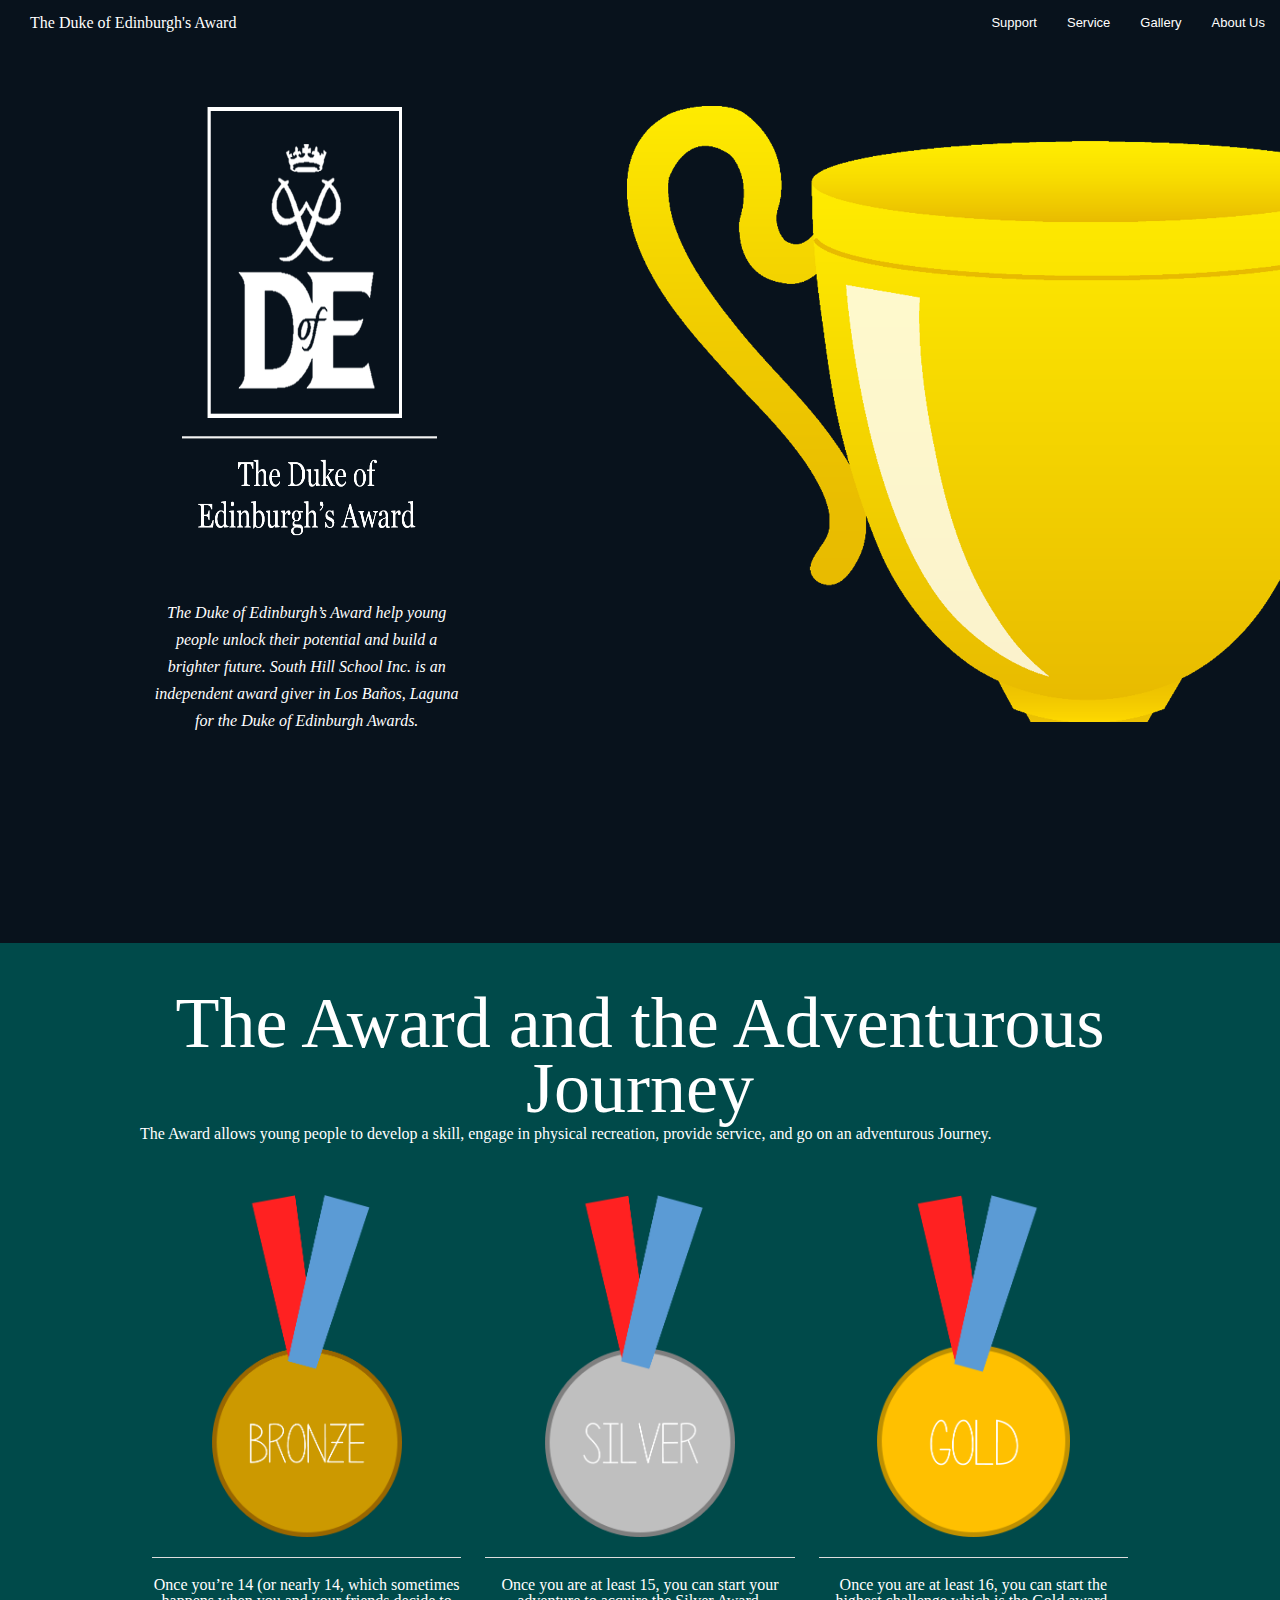
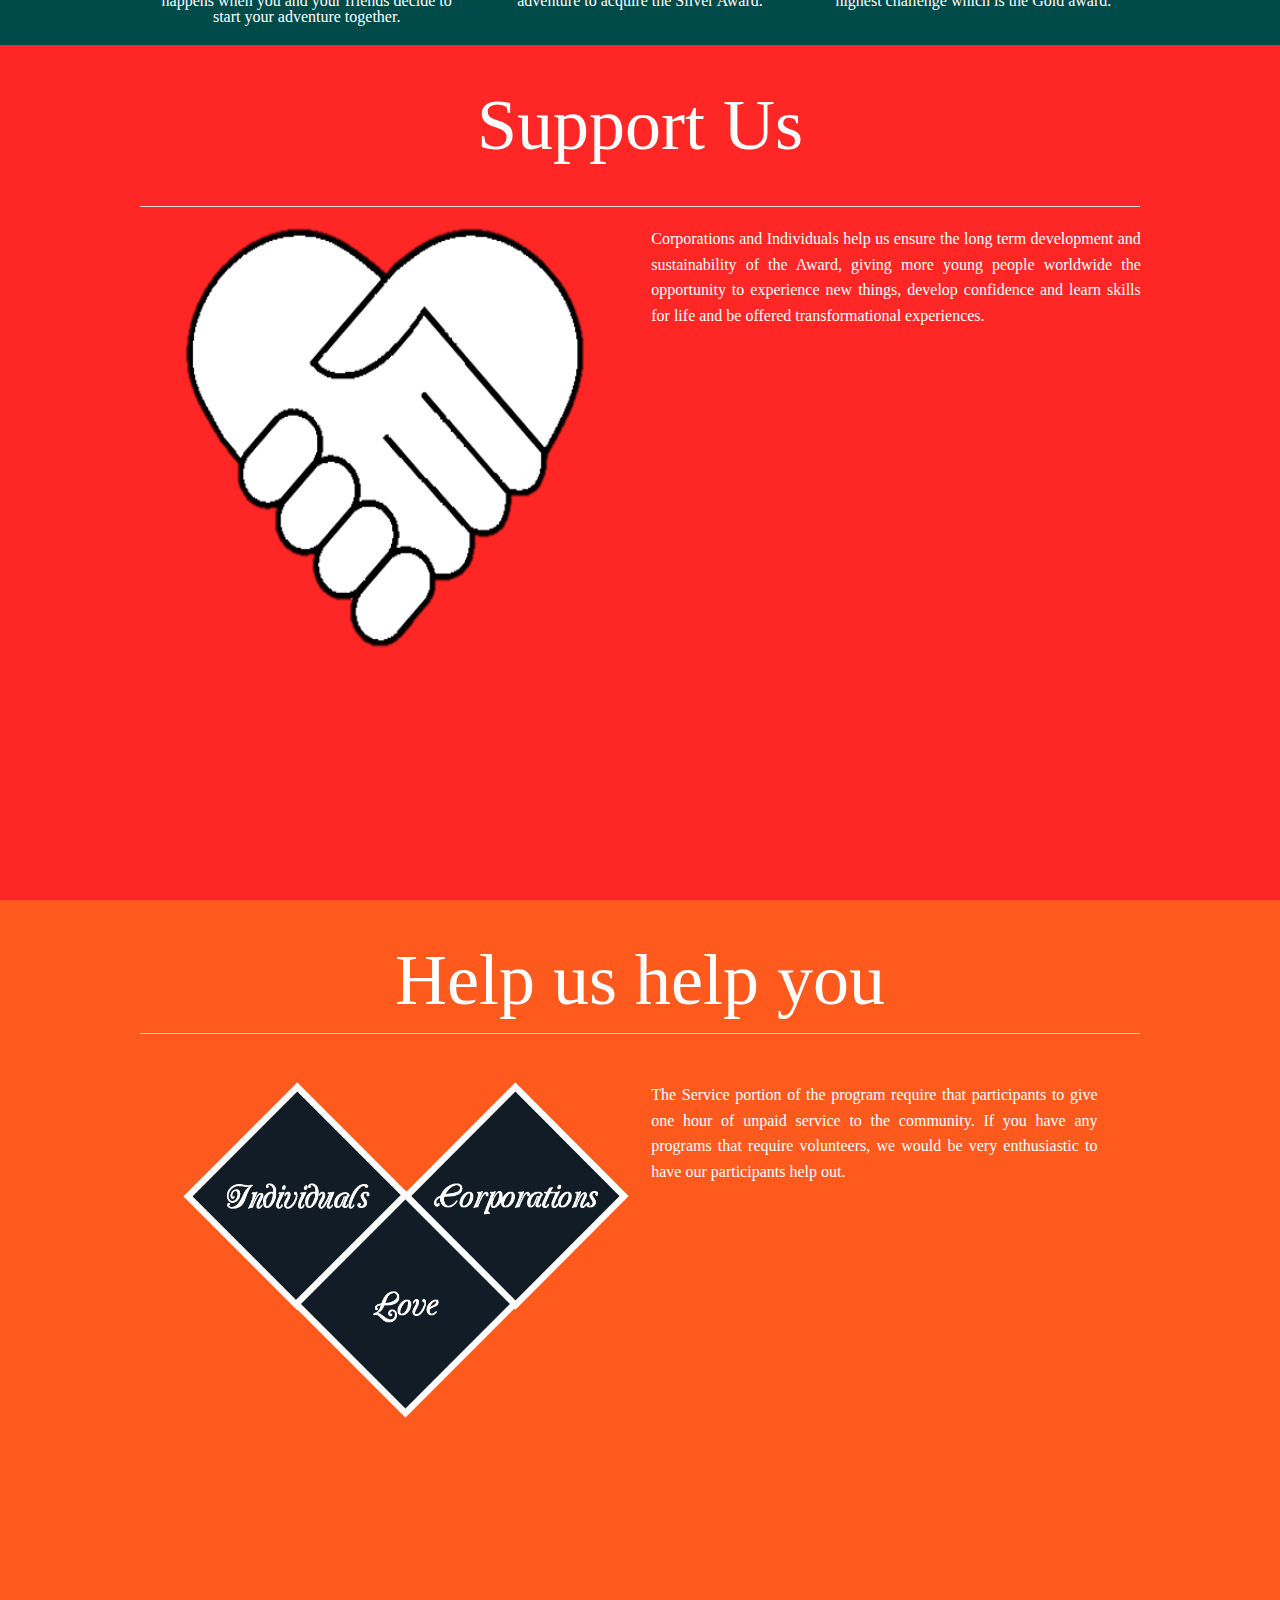
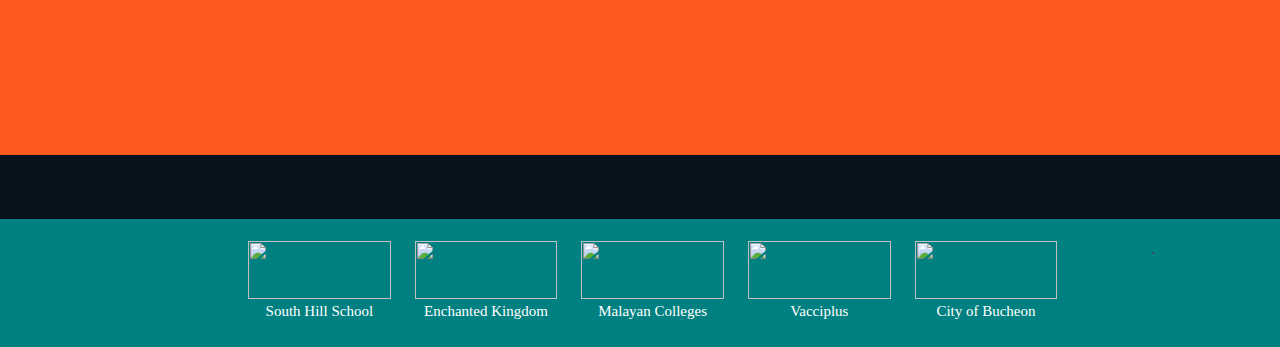
==== commit 2e422449: "Afasd" ====
--- a/index.html
+++ b/index.html
@@ -99,7 +99,7 @@
             <div id="hide-sub" class="row">
                 <div class="large-12 columns wow fadeInUp">
                     <div id="trophy-sub">
-                        <img src="assets/img/trophy-sub.png">                        
+                        <img src="assets/img/trophy-sub.png" style="width: 100%;">                        
                     </div>
                 </div>
             </div>
@@ -123,11 +123,11 @@
         </div>
         
         <div id="award">            
-            <div class="row">
+            <div class="row back-teal">
                 <center>
-                    <h1 class="section-title wow fadeInUp">
+                    <h1 class="section-title wow fadeInUp back-teal" style="padding-bottom: 50px; width: 110%;">
                        The Award and the Adventurous Journey
-                        <p>
+                        <p class="back-teal">
                             The Award allows young people to develop a skill,
                             engage in physical recreation, provide service, and go on an adventurous Journey.                            
                         </p>
@@ -219,7 +219,35 @@
             </div>
             
         </div>
-        
+        <div id="footer">
+            <center>
+                <div  class="row sponsors">
+                    <div class="small-2 columns">
+                        <img style="height:100%;" src="assets/img/sponsors/school-logo.jpg"><br/>
+                        <p id="remove" class="white">South Hill School<p/>
+                    </div>
+                    <div class="small-2 columns">
+                        <img style="height:100%;" src="assets/img/sponsors/ek.png"><br/>
+                        <p id="remove" class="white">Enchanted Kingdom</p>
+                    </div>
+                    <div class="small-2 columns">
+                        <img style="height:100%;" src="assets/img/sponsors/malayan.png"><br/>
+                        <p id="remove" class="white">Malayan Colleges</p>
+                    </div>
+                    <div class="small-2 columns">
+                        <img style="height:100%;" src="assets/img/sponsors/vacci.png"><br/>
+                        <p id="remove" class="white">Vacciplus</p>
+                    </div>
+                    <div class="small-2 columns">
+                        <img style="height:100%;" src="assets/img/sponsors/bucheon.png"><br/>
+                        <p id="remove" class="white">City of Bucheon</p>
+                    </div>
+                    <div class="small-2 columns">
+                        .
+                    </div>
+                </div>
+            </center>
+        </div>
         <!-- do not go beyond this line -->        
         <script src="/js/vendor/jquery.js"></script>
         <script src="/js/foundation/foundation.js"></script>
--- a/css/alpha.css
+++ b/css/alpha.css
@@ -101,6 +101,7 @@
 
 #trophy-sub {
     margin-top: 5%;
+
     height: 30%;    
 }
 
@@ -121,7 +122,7 @@
 {
     #hide-sub{
         visibility: collapse;
-        display: none;
+        display: none;        
     }
     
     #trophy-sub{
@@ -179,6 +180,7 @@
         visibility: visible;
     }
     #helpyou{
+        height: auto;
         display: none;
     }
     #visible-nav
